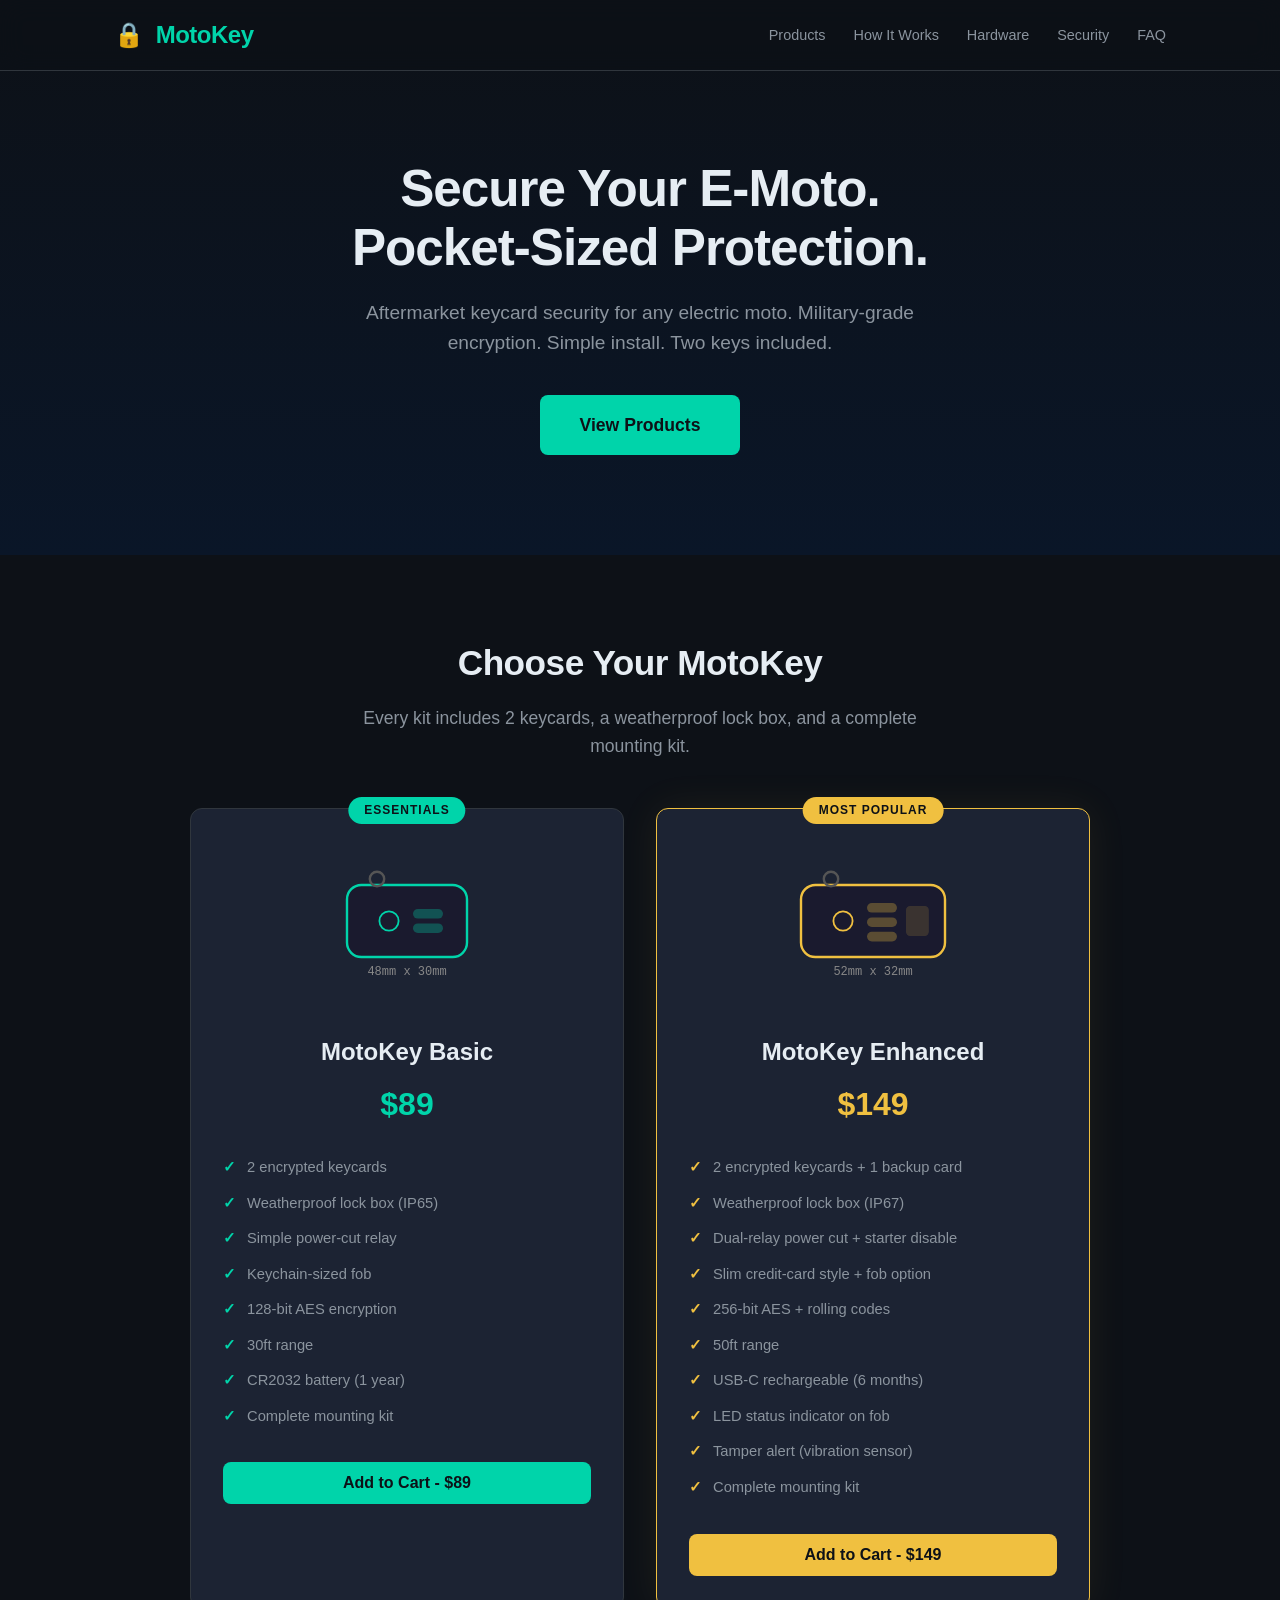
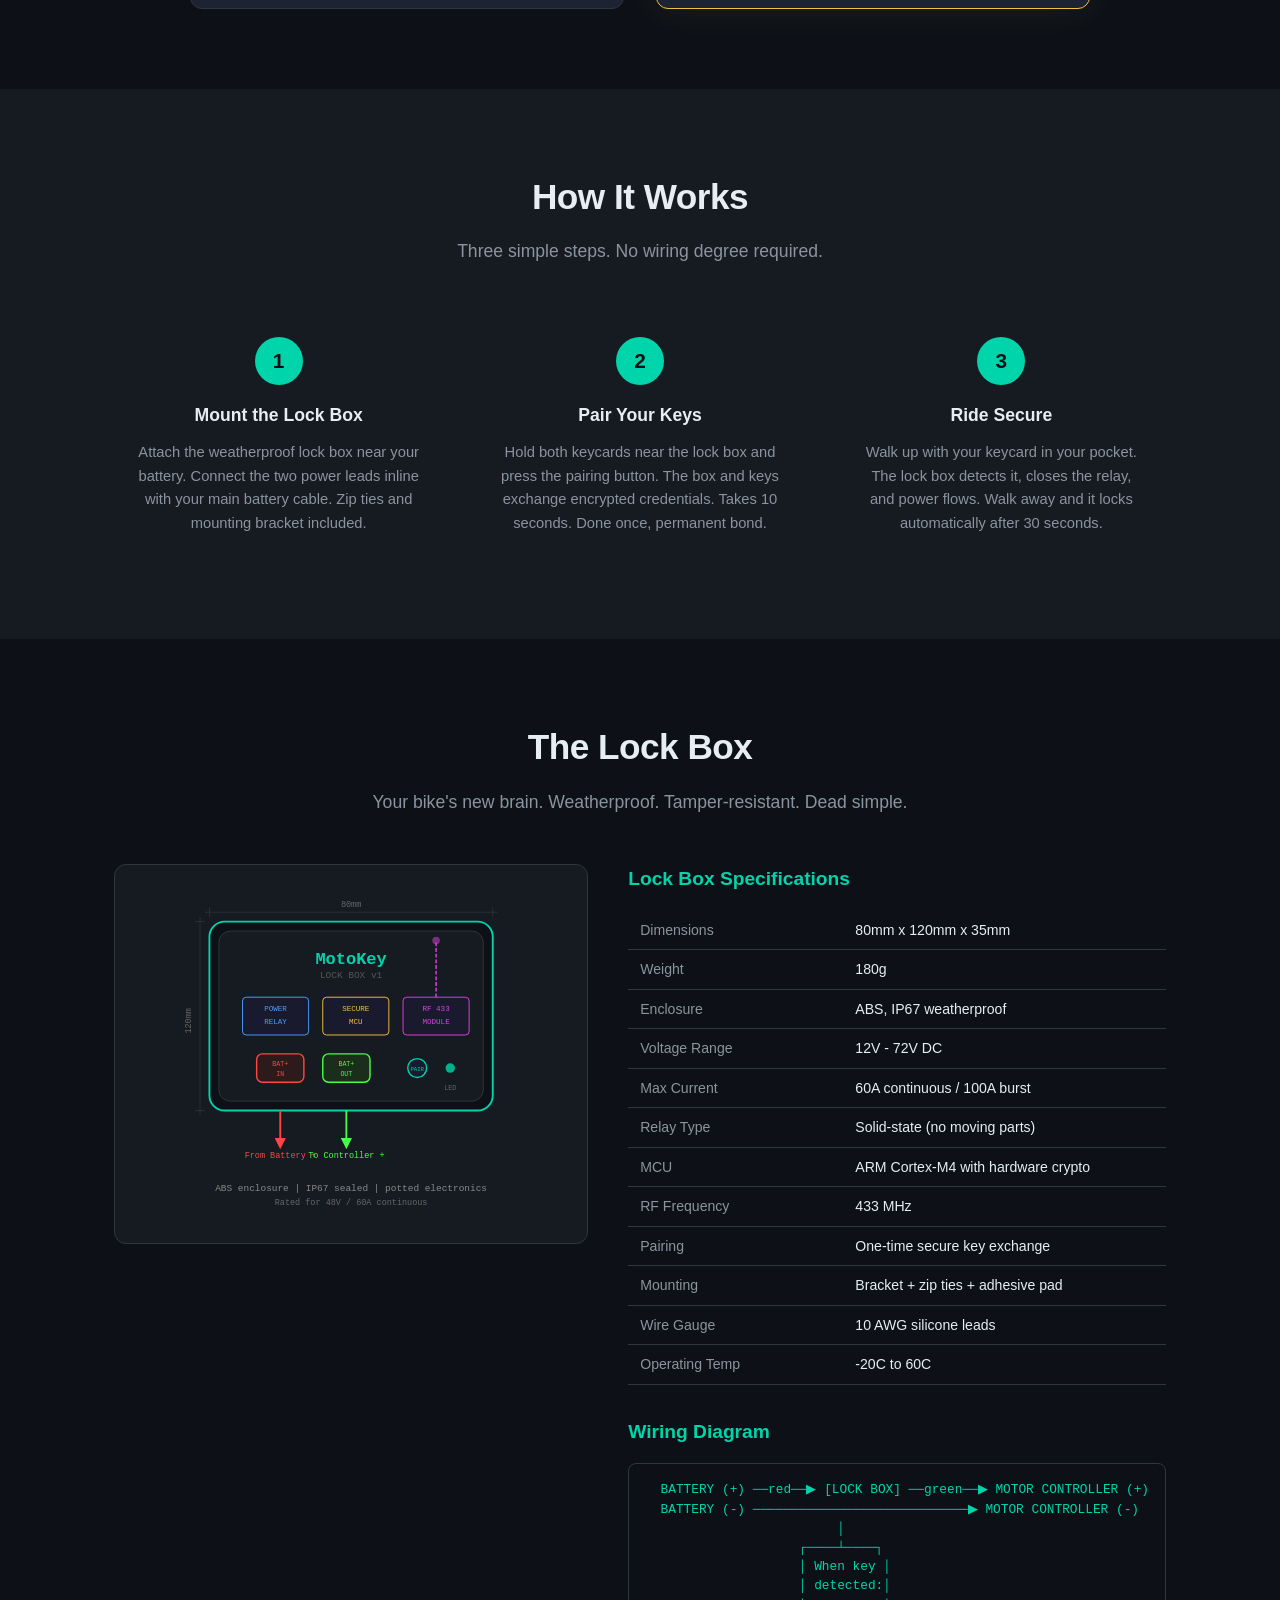
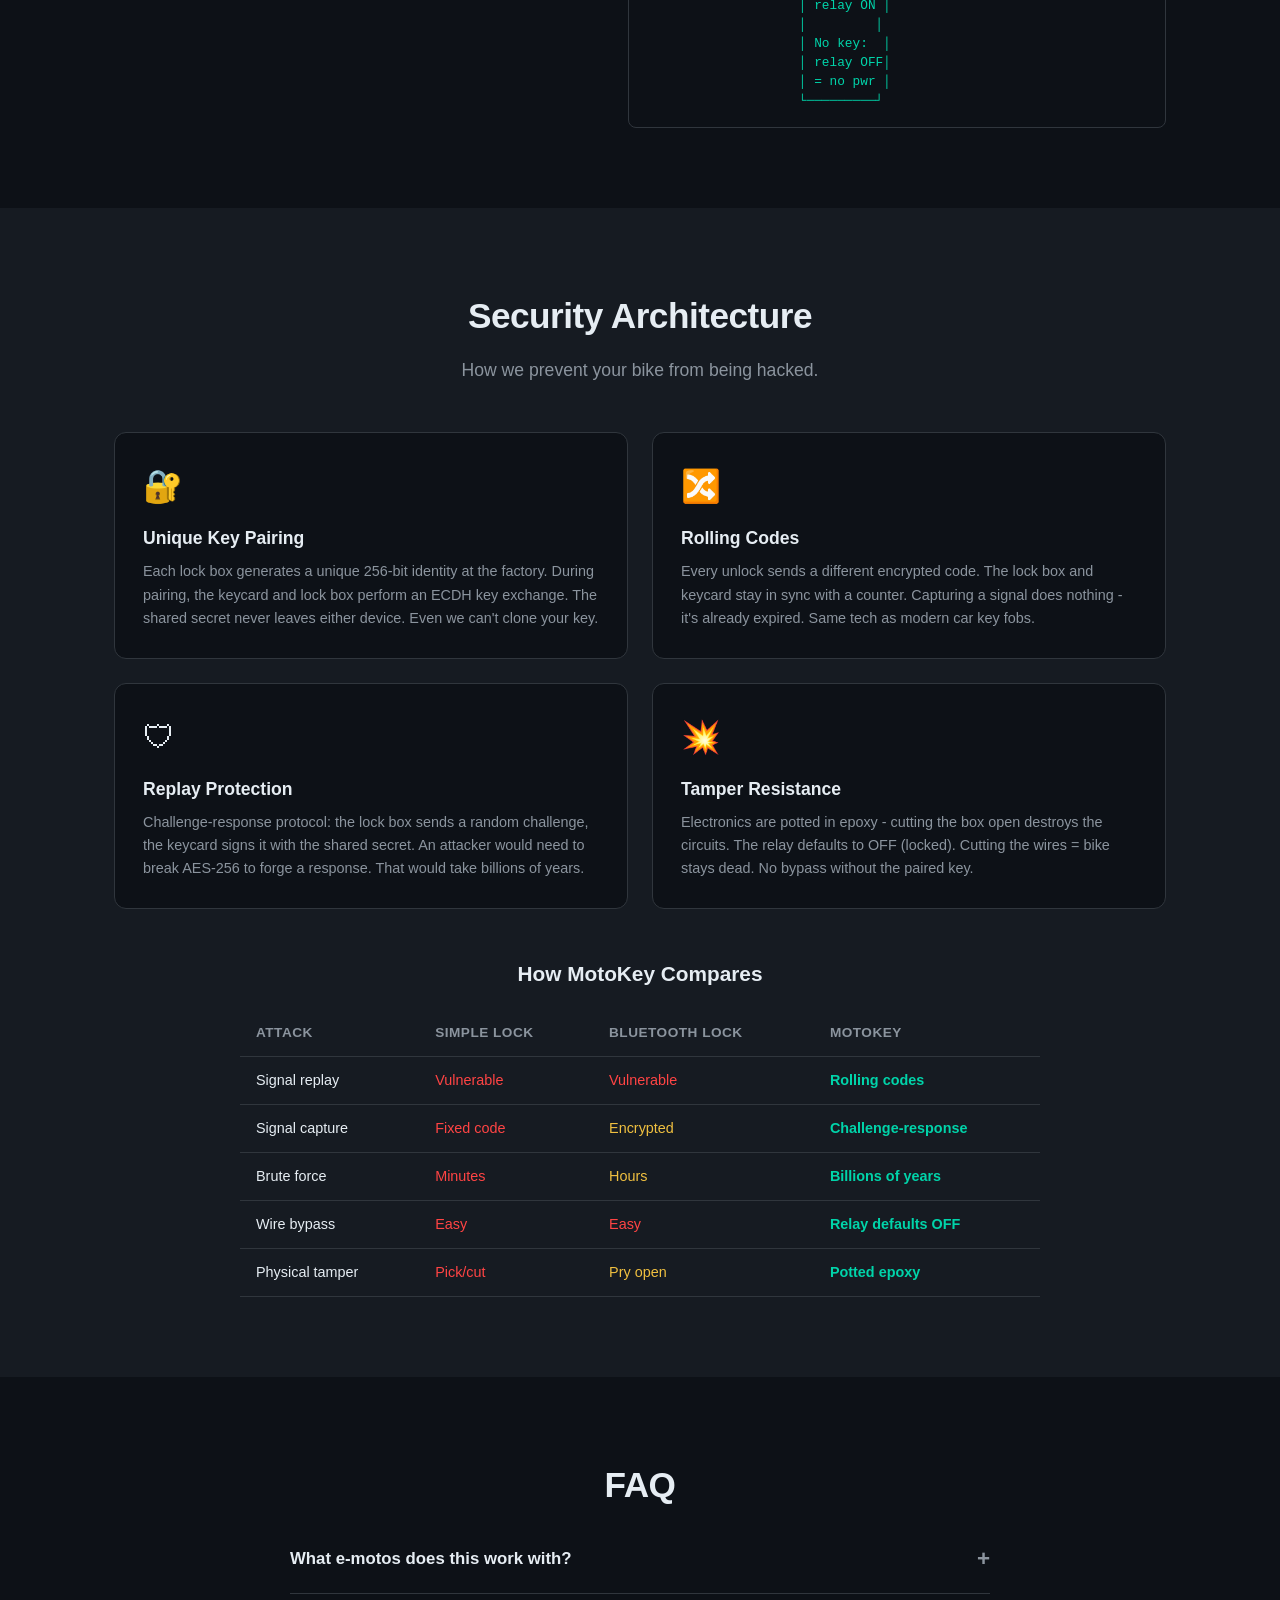
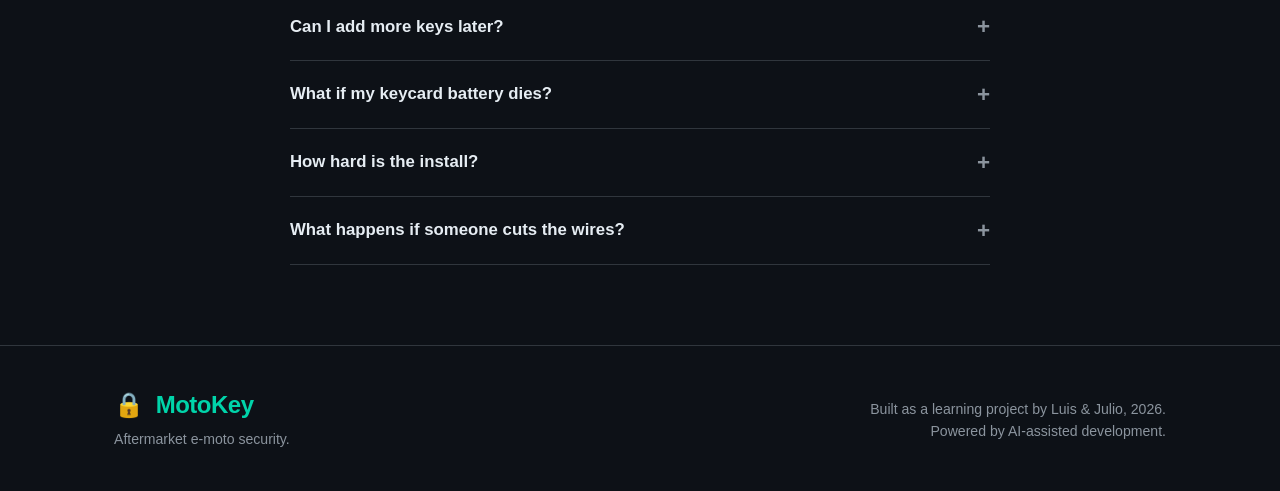
==== index.html @ ed818622 "Initial commit: MotoKey e-moto security storefront Static site for MotoKey aftermarket e-moto securi" ====
<!DOCTYPE html>
<html lang="en">
<head>
    <meta charset="UTF-8">
    <meta name="viewport" content="width=device-width, initial-scale=1.0">
    <title>MotoKey - E-Moto Security Systems</title>
    <link rel="stylesheet" href="style.css">
</head>
<body>

<!-- Navigation -->
<nav class="navbar">
    <div class="container nav-content">
        <div class="logo">
            <span class="logo-icon">&#x1f512;</span> MotoKey
        </div>
        <div class="nav-links">
            <a href="#products">Products</a>
            <a href="#how-it-works">How It Works</a>
            <a href="#hardware">Hardware</a>
            <a href="#security">Security</a>
            <a href="#faq">FAQ</a>
        </div>
    </div>
</nav>

<!-- Hero -->
<section class="hero">
    <div class="container">
        <h1>Secure Your E-Moto.<br>Pocket-Sized Protection.</h1>
        <p class="hero-subtitle">Aftermarket keycard security for any electric moto. Military-grade encryption. Simple install. Two keys included.</p>
        <a href="#products" class="btn btn-primary btn-large">View Products</a>
    </div>
</section>

<!-- Products -->
<section id="products" class="section">
    <div class="container">
        <h2 class="section-title">Choose Your MotoKey</h2>
        <p class="section-subtitle">Every kit includes 2 keycards, a weatherproof lock box, and a complete mounting kit.</p>

        <div class="products-grid">
            <!-- Basic -->
            <div class="product-card">
                <div class="product-badge">Essentials</div>
                <div class="product-image">
                    <svg viewBox="0 0 200 120" class="product-svg">
                        <!-- Key fob shape -->
                        <rect x="50" y="20" width="100" height="60" rx="12" fill="#1a1a2e" stroke="#00d4aa" stroke-width="2"/>
                        <circle cx="85" cy="50" r="8" fill="none" stroke="#00d4aa" stroke-width="1.5"/>
                        <rect x="105" y="40" width="25" height="8" rx="4" fill="#00d4aa" opacity="0.3"/>
                        <rect x="105" y="52" width="25" height="8" rx="4" fill="#00d4aa" opacity="0.3"/>
                        <circle cx="75" cy="15" r="6" fill="none" stroke="#555" stroke-width="2"/>
                        <text x="100" y="95" text-anchor="middle" fill="#888" font-size="10" font-family="monospace">48mm x 30mm</text>
                    </svg>
                </div>
                <h3>MotoKey Basic</h3>
                <div class="product-price">$89</div>
                <ul class="product-features">
                    <li>2 encrypted keycards</li>
                    <li>Weatherproof lock box (IP65)</li>
                    <li>Simple power-cut relay</li>
                    <li>Keychain-sized fob</li>
                    <li>128-bit AES encryption</li>
                    <li>30ft range</li>
                    <li>CR2032 battery (1 year)</li>
                    <li>Complete mounting kit</li>
                </ul>
                <button class="btn btn-primary" onclick="addToCart('basic')">Add to Cart - $89</button>
            </div>

            <!-- Enhanced -->
            <div class="product-card featured">
                <div class="product-badge badge-featured">Most Popular</div>
                <div class="product-image">
                    <svg viewBox="0 0 200 120" class="product-svg">
                        <!-- Enhanced key fob shape -->
                        <rect x="40" y="20" width="120" height="60" rx="12" fill="#1a1a2e" stroke="#f0c040" stroke-width="2"/>
                        <circle cx="75" cy="50" r="8" fill="none" stroke="#f0c040" stroke-width="1.5"/>
                        <rect x="95" y="35" width="25" height="8" rx="4" fill="#f0c040" opacity="0.3"/>
                        <rect x="95" y="47" width="25" height="8" rx="4" fill="#f0c040" opacity="0.3"/>
                        <rect x="95" y="59" width="25" height="8" rx="4" fill="#f0c040" opacity="0.3"/>
                        <rect x="128" y="38" width="18" height="24" rx="3" fill="#f0c040" opacity="0.15" stroke="#f0c040" stroke-width="1"/>
                        <circle cx="65" cy="15" r="6" fill="none" stroke="#555" stroke-width="2"/>
                        <text x="100" y="95" text-anchor="middle" fill="#888" font-size="10" font-family="monospace">52mm x 32mm</text>
                    </svg>
                </div>
                <h3>MotoKey Enhanced</h3>
                <div class="product-price">$149</div>
                <ul class="product-features">
                    <li>2 encrypted keycards + 1 backup card</li>
                    <li>Weatherproof lock box (IP67)</li>
                    <li>Dual-relay power cut + starter disable</li>
                    <li>Slim credit-card style + fob option</li>
                    <li>256-bit AES + rolling codes</li>
                    <li>50ft range</li>
                    <li>USB-C rechargeable (6 months)</li>
                    <li>LED status indicator on fob</li>
                    <li>Tamper alert (vibration sensor)</li>
                    <li>Complete mounting kit</li>
                </ul>
                <button class="btn btn-accent" onclick="addToCart('enhanced')">Add to Cart - $149</button>
            </div>
        </div>
    </div>
</section>

<!-- How It Works -->
<section id="how-it-works" class="section section-dark">
    <div class="container">
        <h2 class="section-title">How It Works</h2>
        <p class="section-subtitle">Three simple steps. No wiring degree required.</p>

        <div class="steps-grid">
            <div class="step">
                <div class="step-number">1</div>
                <h3>Mount the Lock Box</h3>
                <p>Attach the weatherproof lock box near your battery. Connect the two power leads inline with your main battery cable. Zip ties and mounting bracket included.</p>
            </div>
            <div class="step">
                <div class="step-number">2</div>
                <h3>Pair Your Keys</h3>
                <p>Hold both keycards near the lock box and press the pairing button. The box and keys exchange encrypted credentials. Takes 10 seconds. Done once, permanent bond.</p>
            </div>
            <div class="step">
                <div class="step-number">3</div>
                <h3>Ride Secure</h3>
                <p>Walk up with your keycard in your pocket. The lock box detects it, closes the relay, and power flows. Walk away and it locks automatically after 30 seconds.</p>
            </div>
        </div>
    </div>
</section>

<!-- Hardware Design -->
<section id="hardware" class="section">
    <div class="container">
        <h2 class="section-title">The Lock Box</h2>
        <p class="section-subtitle">Your bike's new brain. Weatherproof. Tamper-resistant. Dead simple.</p>

        <div class="hardware-layout">
            <div class="hardware-diagram">
                <svg viewBox="0 0 500 400" class="hardware-svg">
                    <!-- Lock box body -->
                    <rect x="100" y="60" width="300" height="200" rx="16" fill="#0d1117" stroke="#00d4aa" stroke-width="2"/>
                    <rect x="110" y="70" width="280" height="180" rx="12" fill="#161b22" stroke="#30363d" stroke-width="1"/>

                    <!-- Label -->
                    <text x="250" y="105" text-anchor="middle" fill="#00d4aa" font-size="18" font-family="monospace" font-weight="bold">MotoKey</text>
                    <text x="250" y="120" text-anchor="middle" fill="#555" font-size="10" font-family="monospace">LOCK BOX v1</text>

                    <!-- Internal components -->
                    <!-- Relay -->
                    <rect x="135" y="140" width="70" height="40" rx="4" fill="#1a1a2e" stroke="#4a9eff" stroke-width="1"/>
                    <text x="170" y="155" text-anchor="middle" fill="#4a9eff" font-size="8" font-family="monospace">POWER</text>
                    <text x="170" y="168" text-anchor="middle" fill="#4a9eff" font-size="8" font-family="monospace">RELAY</text>

                    <!-- MCU -->
                    <rect x="220" y="140" width="70" height="40" rx="4" fill="#1a1a2e" stroke="#f0c040" stroke-width="1"/>
                    <text x="255" y="155" text-anchor="middle" fill="#f0c040" font-size="8" font-family="monospace">SECURE</text>
                    <text x="255" y="168" text-anchor="middle" fill="#f0c040" font-size="8" font-family="monospace">MCU</text>

                    <!-- RF module -->
                    <rect x="305" y="140" width="70" height="40" rx="4" fill="#1a1a2e" stroke="#e040e0" stroke-width="1"/>
                    <text x="340" y="155" text-anchor="middle" fill="#e040e0" font-size="8" font-family="monospace">RF 433</text>
                    <text x="340" y="168" text-anchor="middle" fill="#e040e0" font-size="8" font-family="monospace">MODULE</text>

                    <!-- Antenna -->
                    <line x1="340" y1="140" x2="340" y2="80" stroke="#e040e0" stroke-width="1.5" stroke-dasharray="4,2"/>
                    <circle cx="340" cy="80" r="4" fill="#e040e0" opacity="0.5"/>

                    <!-- Connectors bottom -->
                    <!-- Battery In -->
                    <rect x="150" y="200" width="50" height="30" rx="6" fill="#2d1b1b" stroke="#ff4444" stroke-width="1.5"/>
                    <text x="175" y="213" text-anchor="middle" fill="#ff4444" font-size="7" font-family="monospace">BAT+</text>
                    <text x="175" y="223" text-anchor="middle" fill="#ff4444" font-size="7" font-family="monospace">IN</text>

                    <!-- Battery Out -->
                    <rect x="220" y="200" width="50" height="30" rx="6" fill="#1b2d1b" stroke="#44ff44" stroke-width="1.5"/>
                    <text x="245" y="213" text-anchor="middle" fill="#44ff44" font-size="7" font-family="monospace">BAT+</text>
                    <text x="245" y="223" text-anchor="middle" fill="#44ff44" font-size="7" font-family="monospace">OUT</text>

                    <!-- Pair button -->
                    <circle cx="320" cy="215" r="10" fill="#1a1a2e" stroke="#00d4aa" stroke-width="1.5"/>
                    <text x="320" y="218" text-anchor="middle" fill="#00d4aa" font-size="6" font-family="monospace">PAIR</text>

                    <!-- Status LED -->
                    <circle cx="355" cy="215" r="5" fill="#00d4aa" opacity="0.8"/>
                    <text x="355" y="238" text-anchor="middle" fill="#666" font-size="7" font-family="monospace">LED</text>

                    <!-- Wiring arrows -->
                    <line x1="175" y1="260" x2="175" y2="295" stroke="#ff4444" stroke-width="2" marker-end="url(#arrowRed)"/>
                    <text x="175" y="310" text-anchor="middle" fill="#ff4444" font-size="9" font-family="monospace">From Battery +</text>

                    <line x1="245" y1="260" x2="245" y2="295" stroke="#44ff44" stroke-width="2" marker-end="url(#arrowGreen)"/>
                    <text x="245" y="310" text-anchor="middle" fill="#44ff44" font-size="9" font-family="monospace">To Controller +</text>

                    <!-- Dimensions -->
                    <line x1="90" y1="55" x2="90" y2="265" stroke="#444" stroke-width="0.5"/>
                    <line x1="85" y1="60" x2="95" y2="60" stroke="#444" stroke-width="0.5"/>
                    <line x1="85" y1="260" x2="95" y2="260" stroke="#444" stroke-width="0.5"/>
                    <text x="80" y="165" text-anchor="middle" fill="#666" font-size="9" font-family="monospace" transform="rotate(-90,80,165)">120mm</text>

                    <line x1="95" y1="50" x2="405" y2="50" stroke="#444" stroke-width="0.5"/>
                    <line x1="100" y1="45" x2="100" y2="55" stroke="#444" stroke-width="0.5"/>
                    <line x1="400" y1="45" x2="400" y2="55" stroke="#444" stroke-width="0.5"/>
                    <text x="250" y="44" text-anchor="middle" fill="#666" font-size="9" font-family="monospace">80mm</text>

                    <!-- Arrow markers -->
                    <defs>
                        <marker id="arrowRed" markerWidth="6" markerHeight="6" refX="3" refY="3" orient="auto">
                            <path d="M0,0 L6,3 L0,6 Z" fill="#ff4444"/>
                        </marker>
                        <marker id="arrowGreen" markerWidth="6" markerHeight="6" refX="3" refY="3" orient="auto">
                            <path d="M0,0 L6,3 L0,6 Z" fill="#44ff44"/>
                        </marker>
                    </defs>

                    <!-- Enclosure note -->
                    <text x="250" y="345" text-anchor="middle" fill="#888" font-size="10" font-family="monospace">ABS enclosure | IP67 sealed | potted electronics</text>
                    <text x="250" y="360" text-anchor="middle" fill="#666" font-size="9" font-family="monospace">Rated for 48V / 60A continuous</text>
                </svg>
            </div>

            <div class="hardware-specs">
                <h3>Lock Box Specifications</h3>
                <table class="spec-table">
                    <tr><td>Dimensions</td><td>80mm x 120mm x 35mm</td></tr>
                    <tr><td>Weight</td><td>180g</td></tr>
                    <tr><td>Enclosure</td><td>ABS, IP67 weatherproof</td></tr>
                    <tr><td>Voltage Range</td><td>12V - 72V DC</td></tr>
                    <tr><td>Max Current</td><td>60A continuous / 100A burst</td></tr>
                    <tr><td>Relay Type</td><td>Solid-state (no moving parts)</td></tr>
                    <tr><td>MCU</td><td>ARM Cortex-M4 with hardware crypto</td></tr>
                    <tr><td>RF Frequency</td><td>433 MHz</td></tr>
                    <tr><td>Pairing</td><td>One-time secure key exchange</td></tr>
                    <tr><td>Mounting</td><td>Bracket + zip ties + adhesive pad</td></tr>
                    <tr><td>Wire Gauge</td><td>10 AWG silicone leads</td></tr>
                    <tr><td>Operating Temp</td><td>-20C to 60C</td></tr>
                </table>

                <h3>Wiring Diagram</h3>
                <div class="wiring-diagram">
                    <pre>
  BATTERY (+) ──red──▶ [LOCK BOX] ──green──▶ MOTOR CONTROLLER (+)
  BATTERY (-) ────────────────────────────▶ MOTOR CONTROLLER (-)
                         │
                    ┌────┴────┐
                    │ When key │
                    │ detected:│
                    │ relay ON │
                    │         │
                    │ No key:  │
                    │ relay OFF│
                    │ = no pwr │
                    └─────────┘</pre>
                </div>
            </div>
        </div>
    </div>
</section>

<!-- Security -->
<section id="security" class="section section-dark">
    <div class="container">
        <h2 class="section-title">Security Architecture</h2>
        <p class="section-subtitle">How we prevent your bike from being hacked.</p>

        <div class="security-grid">
            <div class="security-card">
                <div class="security-icon">&#x1f510;</div>
                <h3>Unique Key Pairing</h3>
                <p>Each lock box generates a unique 256-bit identity at the factory. During pairing, the keycard and lock box perform an ECDH key exchange. The shared secret never leaves either device. Even we can't clone your key.</p>
            </div>
            <div class="security-card">
                <div class="security-icon">&#x1f500;</div>
                <h3>Rolling Codes</h3>
                <p>Every unlock sends a different encrypted code. The lock box and keycard stay in sync with a counter. Capturing a signal does nothing - it's already expired. Same tech as modern car key fobs.</p>
            </div>
            <div class="security-card">
                <div class="security-icon">&#x1f6e1;</div>
                <h3>Replay Protection</h3>
                <p>Challenge-response protocol: the lock box sends a random challenge, the keycard signs it with the shared secret. An attacker would need to break AES-256 to forge a response. That would take billions of years.</p>
            </div>
            <div class="security-card">
                <div class="security-icon">&#x1f4a5;</div>
                <h3>Tamper Resistance</h3>
                <p>Electronics are potted in epoxy - cutting the box open destroys the circuits. The relay defaults to OFF (locked). Cutting the wires = bike stays dead. No bypass without the paired key.</p>
            </div>
        </div>

        <div class="security-comparison">
            <h3>How MotoKey Compares</h3>
            <table class="comparison-table">
                <thead>
                    <tr>
                        <th>Attack</th>
                        <th>Simple Lock</th>
                        <th>Bluetooth Lock</th>
                        <th>MotoKey</th>
                    </tr>
                </thead>
                <tbody>
                    <tr>
                        <td>Signal replay</td>
                        <td class="bad">Vulnerable</td>
                        <td class="bad">Vulnerable</td>
                        <td class="good">Rolling codes</td>
                    </tr>
                    <tr>
                        <td>Signal capture</td>
                        <td class="bad">Fixed code</td>
                        <td class="warn">Encrypted</td>
                        <td class="good">Challenge-response</td>
                    </tr>
                    <tr>
                        <td>Brute force</td>
                        <td class="bad">Minutes</td>
                        <td class="warn">Hours</td>
                        <td class="good">Billions of years</td>
                    </tr>
                    <tr>
                        <td>Wire bypass</td>
                        <td class="bad">Easy</td>
                        <td class="bad">Easy</td>
                        <td class="good">Relay defaults OFF</td>
                    </tr>
                    <tr>
                        <td>Physical tamper</td>
                        <td class="bad">Pick/cut</td>
                        <td class="warn">Pry open</td>
                        <td class="good">Potted epoxy</td>
                    </tr>
                </tbody>
            </table>
        </div>
    </div>
</section>

<!-- FAQ -->
<section id="faq" class="section">
    <div class="container">
        <h2 class="section-title">FAQ</h2>

        <div class="faq-list">
            <div class="faq-item">
                <h3 class="faq-question" onclick="toggleFaq(this)">What e-motos does this work with?</h3>
                <div class="faq-answer">
                    <p>Any electric moto, scooter, or e-bike with a battery voltage between 12V and 72V. The lock box sits inline with the main power cable. If your bike has a positive and negative wire from battery to controller, MotoKey works.</p>
                </div>
            </div>
            <div class="faq-item">
                <h3 class="faq-question" onclick="toggleFaq(this)">Can I add more keys later?</h3>
                <div class="faq-answer">
                    <p>Yes. Enter pairing mode on the lock box and hold the new keycard nearby. The lock box supports up to 8 paired keys. You can also unpair lost keys by entering a factory-reset sequence (requires physical access to the pair button).</p>
                </div>
            </div>
            <div class="faq-item">
                <h3 class="faq-question" onclick="toggleFaq(this)">What if my keycard battery dies?</h3>
                <div class="faq-answer">
                    <p>The lock box has a backup NFC mode. Hold the dead keycard directly against the lock box (within 2cm) and the box powers the card via NFC to complete authentication. You'll want to replace the battery soon, but you won't be stranded.</p>
                </div>
            </div>
            <div class="faq-item">
                <h3 class="faq-question" onclick="toggleFaq(this)">How hard is the install?</h3>
                <div class="faq-answer">
                    <p>15-20 minutes with basic tools. Disconnect battery, cut the main positive wire, strip ends, connect to lock box leads (screw terminals), mount with bracket or zip ties, reconnect battery, pair your keys. Full video guide included.</p>
                </div>
            </div>
            <div class="faq-item">
                <h3 class="faq-question" onclick="toggleFaq(this)">What happens if someone cuts the wires?</h3>
                <div class="faq-answer">
                    <p>The bike stays dead. The relay defaults to OPEN (no power). Cutting the lock box wires just permanently disconnects the battery from the motor. An attacker would need to bypass the lock box entirely by splicing new wire around it - which requires disassembling the bike and accessing the internal wiring.</p>
                </div>
            </div>
        </div>
    </div>
</section>

<!-- Cart Modal -->
<div id="cart-modal" class="modal" style="display:none;">
    <div class="modal-content">
        <span class="modal-close" onclick="closeCart()">&times;</span>
        <h2>Your Cart</h2>
        <div id="cart-items"></div>
        <div id="cart-total" class="cart-total"></div>
        <p class="cart-note">This is a demo storefront for learning purposes.</p>
        <button class="btn btn-primary" onclick="closeCart()">Continue Shopping</button>
    </div>
</div>

<!-- Floating Cart Button -->
<button id="cart-btn" class="cart-button" onclick="openCart()" style="display:none;">
    Cart (<span id="cart-count">0</span>)
</button>

<!-- Footer -->
<footer class="footer">
    <div class="container">
        <div class="footer-content">
            <div>
                <div class="logo"><span class="logo-icon">&#x1f512;</span> MotoKey</div>
                <p>Aftermarket e-moto security.</p>
            </div>
            <div>
                <p class="footer-note">Built as a learning project by Luis & Julio, 2026.<br>Powered by AI-assisted development.</p>
            </div>
        </div>
    </div>
</footer>

<script src="app.js"></script>
</body>
</html>
---- style.css ----
/* === Reset & Base === */
*, *::before, *::after {
    box-sizing: border-box;
    margin: 0;
    padding: 0;
}

:root {
    --bg: #0d1117;
    --bg-light: #161b22;
    --bg-card: #1c2333;
    --text: #e6edf3;
    --text-muted: #8b949e;
    --accent: #00d4aa;
    --accent-gold: #f0c040;
    --danger: #ff4444;
    --success: #44ff44;
    --border: #30363d;
    --radius: 12px;
}

html {
    scroll-behavior: smooth;
}

body {
    font-family: -apple-system, BlinkMacSystemFont, 'Segoe UI', Roboto, sans-serif;
    background: var(--bg);
    color: var(--text);
    line-height: 1.6;
}

.container {
    max-width: 1100px;
    margin: 0 auto;
    padding: 0 24px;
}

/* === Navigation === */
.navbar {
    position: fixed;
    top: 0;
    left: 0;
    right: 0;
    z-index: 100;
    background: rgba(13, 17, 23, 0.92);
    backdrop-filter: blur(12px);
    border-bottom: 1px solid var(--border);
    padding: 16px 0;
}

.nav-content {
    display: flex;
    justify-content: space-between;
    align-items: center;
}

.logo {
    font-size: 1.5rem;
    font-weight: 800;
    color: var(--accent);
    letter-spacing: -0.5px;
}

.logo-icon {
    margin-right: 6px;
}

.nav-links {
    display: flex;
    gap: 28px;
}

.nav-links a {
    color: var(--text-muted);
    text-decoration: none;
    font-size: 0.9rem;
    font-weight: 500;
    transition: color 0.2s;
}

.nav-links a:hover {
    color: var(--accent);
}

/* === Buttons === */
.btn {
    display: inline-block;
    padding: 12px 28px;
    border: none;
    border-radius: 8px;
    font-size: 1rem;
    font-weight: 600;
    cursor: pointer;
    text-decoration: none;
    transition: all 0.2s;
}

.btn-primary {
    background: var(--accent);
    color: var(--bg);
}

.btn-primary:hover {
    background: #00eebb;
    transform: translateY(-1px);
}

.btn-accent {
    background: var(--accent-gold);
    color: var(--bg);
}

.btn-accent:hover {
    background: #ffd050;
    transform: translateY(-1px);
}

.btn-large {
    padding: 16px 40px;
    font-size: 1.1rem;
}

/* === Hero === */
.hero {
    padding: 160px 0 100px;
    text-align: center;
    background: linear-gradient(180deg, var(--bg) 0%, #0a1628 100%);
}

.hero h1 {
    font-size: 3.2rem;
    font-weight: 800;
    line-height: 1.15;
    margin-bottom: 20px;
    letter-spacing: -1px;
}

.hero-subtitle {
    font-size: 1.2rem;
    color: var(--text-muted);
    max-width: 600px;
    margin: 0 auto 36px;
}

/* === Sections === */
.section {
    padding: 80px 0;
}

.section-dark {
    background: var(--bg-light);
}

.section-title {
    font-size: 2.2rem;
    font-weight: 800;
    text-align: center;
    margin-bottom: 12px;
    letter-spacing: -0.5px;
}

.section-subtitle {
    text-align: center;
    color: var(--text-muted);
    font-size: 1.1rem;
    margin-bottom: 48px;
    max-width: 600px;
    margin-left: auto;
    margin-right: auto;
}

/* === Products === */
.products-grid {
    display: grid;
    grid-template-columns: repeat(2, 1fr);
    gap: 32px;
    max-width: 900px;
    margin: 0 auto;
}

.product-card {
    background: var(--bg-card);
    border: 1px solid var(--border);
    border-radius: var(--radius);
    padding: 32px;
    text-align: center;
    position: relative;
    transition: transform 0.2s, border-color 0.2s;
}

.product-card:hover {
    transform: translateY(-4px);
    border-color: var(--accent);
}

.product-card.featured {
    border-color: var(--accent-gold);
    box-shadow: 0 0 40px rgba(240, 192, 64, 0.08);
}

.product-card.featured:hover {
    border-color: var(--accent-gold);
}

.product-badge {
    position: absolute;
    top: -12px;
    left: 50%;
    transform: translateX(-50%);
    background: var(--accent);
    color: var(--bg);
    padding: 4px 16px;
    border-radius: 20px;
    font-size: 0.75rem;
    font-weight: 700;
    text-transform: uppercase;
    letter-spacing: 1px;
}

.badge-featured {
    background: var(--accent-gold);
}

.product-image {
    margin: 20px 0;
}

.product-svg {
    width: 100%;
    max-width: 240px;
}

.product-card h3 {
    font-size: 1.5rem;
    margin-bottom: 8px;
}

.product-price {
    font-size: 2rem;
    font-weight: 800;
    color: var(--accent);
    margin-bottom: 20px;
}

.product-card.featured .product-price {
    color: var(--accent-gold);
}

.product-features {
    list-style: none;
    text-align: left;
    margin-bottom: 28px;
}

.product-features li {
    padding: 6px 0;
    padding-left: 24px;
    position: relative;
    color: var(--text-muted);
    font-size: 0.92rem;
}

.product-features li::before {
    content: "\2713";
    position: absolute;
    left: 0;
    color: var(--accent);
    font-weight: bold;
}

.product-card.featured .product-features li::before {
    color: var(--accent-gold);
}

.product-card .btn {
    width: 100%;
}

/* === Steps === */
.steps-grid {
    display: grid;
    grid-template-columns: repeat(3, 1fr);
    gap: 32px;
}

.step {
    text-align: center;
    padding: 24px;
}

.step-number {
    width: 48px;
    height: 48px;
    background: var(--accent);
    color: var(--bg);
    border-radius: 50%;
    display: flex;
    align-items: center;
    justify-content: center;
    font-size: 1.3rem;
    font-weight: 800;
    margin: 0 auto 16px;
}

.step h3 {
    margin-bottom: 12px;
    font-size: 1.1rem;
}

.step p {
    color: var(--text-muted);
    font-size: 0.92rem;
}

/* === Hardware === */
.hardware-layout {
    display: grid;
    grid-template-columns: 1fr 1fr;
    gap: 40px;
    align-items: start;
}

.hardware-svg {
    width: 100%;
    background: var(--bg-light);
    border-radius: var(--radius);
    border: 1px solid var(--border);
}

.hardware-specs h3 {
    font-size: 1.2rem;
    margin-bottom: 16px;
    color: var(--accent);
}

.spec-table {
    width: 100%;
    border-collapse: collapse;
    margin-bottom: 32px;
}

.spec-table td {
    padding: 8px 12px;
    border-bottom: 1px solid var(--border);
    font-size: 0.88rem;
}

.spec-table td:first-child {
    color: var(--text-muted);
    width: 40%;
}

.wiring-diagram {
    background: var(--bg);
    border: 1px solid var(--border);
    border-radius: 8px;
    padding: 16px;
    overflow-x: auto;
}

.wiring-diagram pre {
    color: var(--accent);
    font-size: 0.8rem;
    line-height: 1.5;
    font-family: 'SF Mono', 'Fira Code', monospace;
}

/* === Security === */
.security-grid {
    display: grid;
    grid-template-columns: repeat(2, 1fr);
    gap: 24px;
    margin-bottom: 48px;
}

.security-card {
    background: var(--bg);
    border: 1px solid var(--border);
    border-radius: var(--radius);
    padding: 28px;
}

.security-icon {
    font-size: 2rem;
    margin-bottom: 12px;
}

.security-card h3 {
    margin-bottom: 8px;
    font-size: 1.1rem;
}

.security-card p {
    color: var(--text-muted);
    font-size: 0.9rem;
}

.security-comparison {
    max-width: 800px;
    margin: 0 auto;
}

.security-comparison h3 {
    text-align: center;
    margin-bottom: 20px;
    font-size: 1.3rem;
}

.comparison-table {
    width: 100%;
    border-collapse: collapse;
}

.comparison-table th,
.comparison-table td {
    padding: 12px 16px;
    text-align: left;
    border-bottom: 1px solid var(--border);
    font-size: 0.9rem;
}

.comparison-table th {
    color: var(--text-muted);
    font-weight: 600;
    font-size: 0.85rem;
    text-transform: uppercase;
    letter-spacing: 0.5px;
}

.comparison-table td.good { color: var(--accent); font-weight: 600; }
.comparison-table td.warn { color: var(--accent-gold); }
.comparison-table td.bad { color: var(--danger); }

/* === FAQ === */
.faq-list {
    max-width: 700px;
    margin: 0 auto;
}

.faq-item {
    border-bottom: 1px solid var(--border);
}

.faq-question {
    padding: 20px 0;
    cursor: pointer;
    font-size: 1.05rem;
    position: relative;
    padding-right: 30px;
    transition: color 0.2s;
}

.faq-question:hover {
    color: var(--accent);
}

.faq-question::after {
    content: "+";
    position: absolute;
    right: 0;
    top: 50%;
    transform: translateY(-50%);
    font-size: 1.4rem;
    color: var(--text-muted);
    transition: transform 0.2s;
}

.faq-question.active::after {
    content: "\2212";
}

.faq-answer {
    max-height: 0;
    overflow: hidden;
    transition: max-height 0.3s ease;
}

.faq-answer p {
    padding-bottom: 20px;
    color: var(--text-muted);
    font-size: 0.95rem;
}

/* === Cart Modal === */
.modal {
    position: fixed;
    top: 0;
    left: 0;
    width: 100%;
    height: 100%;
    background: rgba(0,0,0,0.7);
    z-index: 200;
    display: flex;
    align-items: center;
    justify-content: center;
}

.modal-content {
    background: var(--bg-card);
    border: 1px solid var(--border);
    border-radius: var(--radius);
    padding: 36px;
    max-width: 500px;
    width: 90%;
    position: relative;
}

.modal-close {
    position: absolute;
    top: 12px;
    right: 16px;
    font-size: 1.8rem;
    color: var(--text-muted);
    cursor: pointer;
    line-height: 1;
}

.modal-close:hover {
    color: var(--text);
}

.cart-total {
    font-size: 1.5rem;
    font-weight: 700;
    margin: 16px 0;
    color: var(--accent);
}

.cart-note {
    color: var(--text-muted);
    font-size: 0.85rem;
    margin-bottom: 16px;
}

.cart-button {
    position: fixed;
    bottom: 24px;
    right: 24px;
    background: var(--accent);
    color: var(--bg);
    border: none;
    padding: 14px 24px;
    border-radius: 30px;
    font-size: 1rem;
    font-weight: 700;
    cursor: pointer;
    z-index: 50;
    box-shadow: 0 4px 20px rgba(0, 212, 170, 0.3);
    transition: all 0.2s;
}

.cart-button:hover {
    transform: translateY(-2px);
    box-shadow: 0 6px 24px rgba(0, 212, 170, 0.4);
}

.cart-item {
    display: flex;
    justify-content: space-between;
    align-items: center;
    padding: 12px 0;
    border-bottom: 1px solid var(--border);
}

.cart-item-name {
    font-weight: 600;
}

.cart-item-price {
    color: var(--accent);
}

.cart-item-remove {
    color: var(--danger);
    cursor: pointer;
    font-size: 0.85rem;
    margin-left: 12px;
}

/* === Footer === */
.footer {
    padding: 40px 0;
    border-top: 1px solid var(--border);
}

.footer-content {
    display: flex;
    justify-content: space-between;
    align-items: center;
}

.footer p {
    color: var(--text-muted);
    font-size: 0.88rem;
    margin-top: 4px;
}

.footer-note {
    text-align: right;
}

/* === Responsive === */
@media (max-width: 768px) {
    .hero h1 {
        font-size: 2rem;
    }

    .products-grid,
    .hardware-layout,
    .security-grid,
    .steps-grid {
        grid-template-columns: 1fr;
    }

    .nav-links {
        display: none;
    }

    .footer-content {
        flex-direction: column;
        text-align: center;
        gap: 16px;
    }

    .footer-note {
        text-align: center;
    }
}
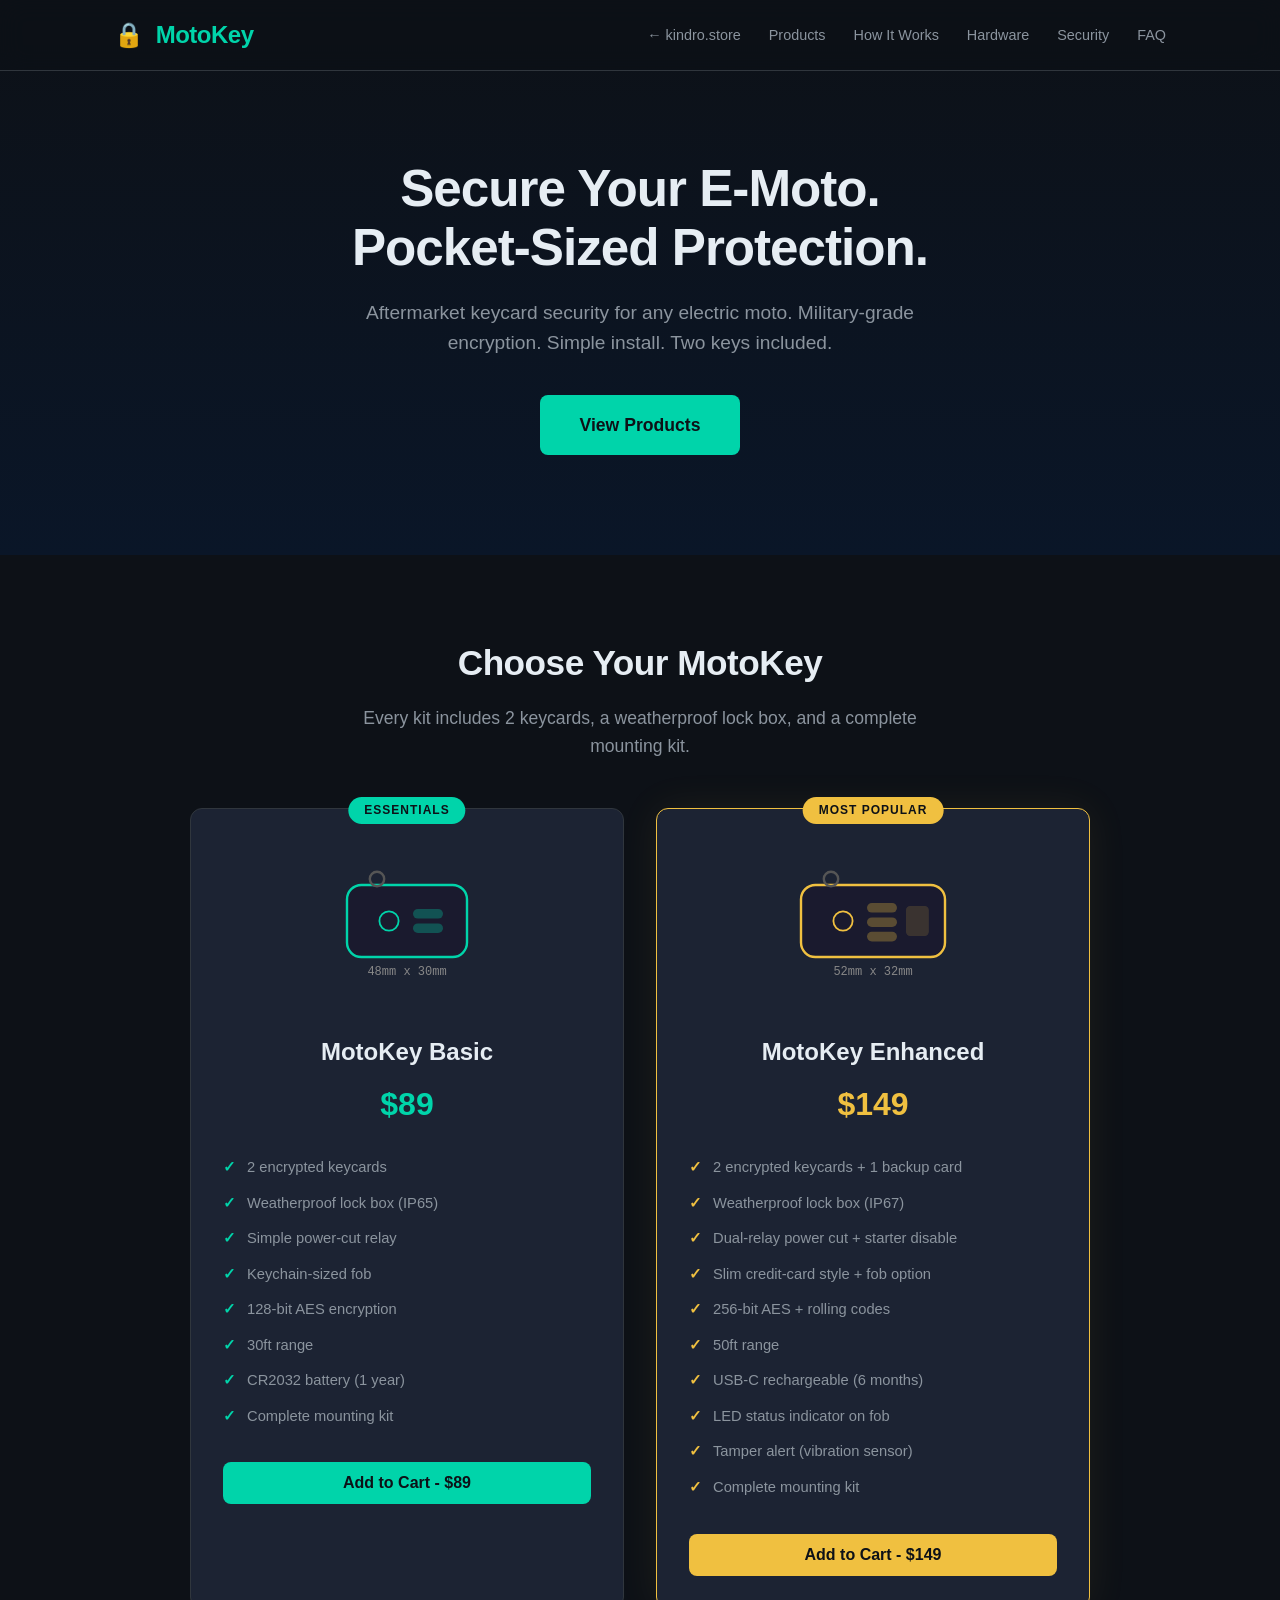
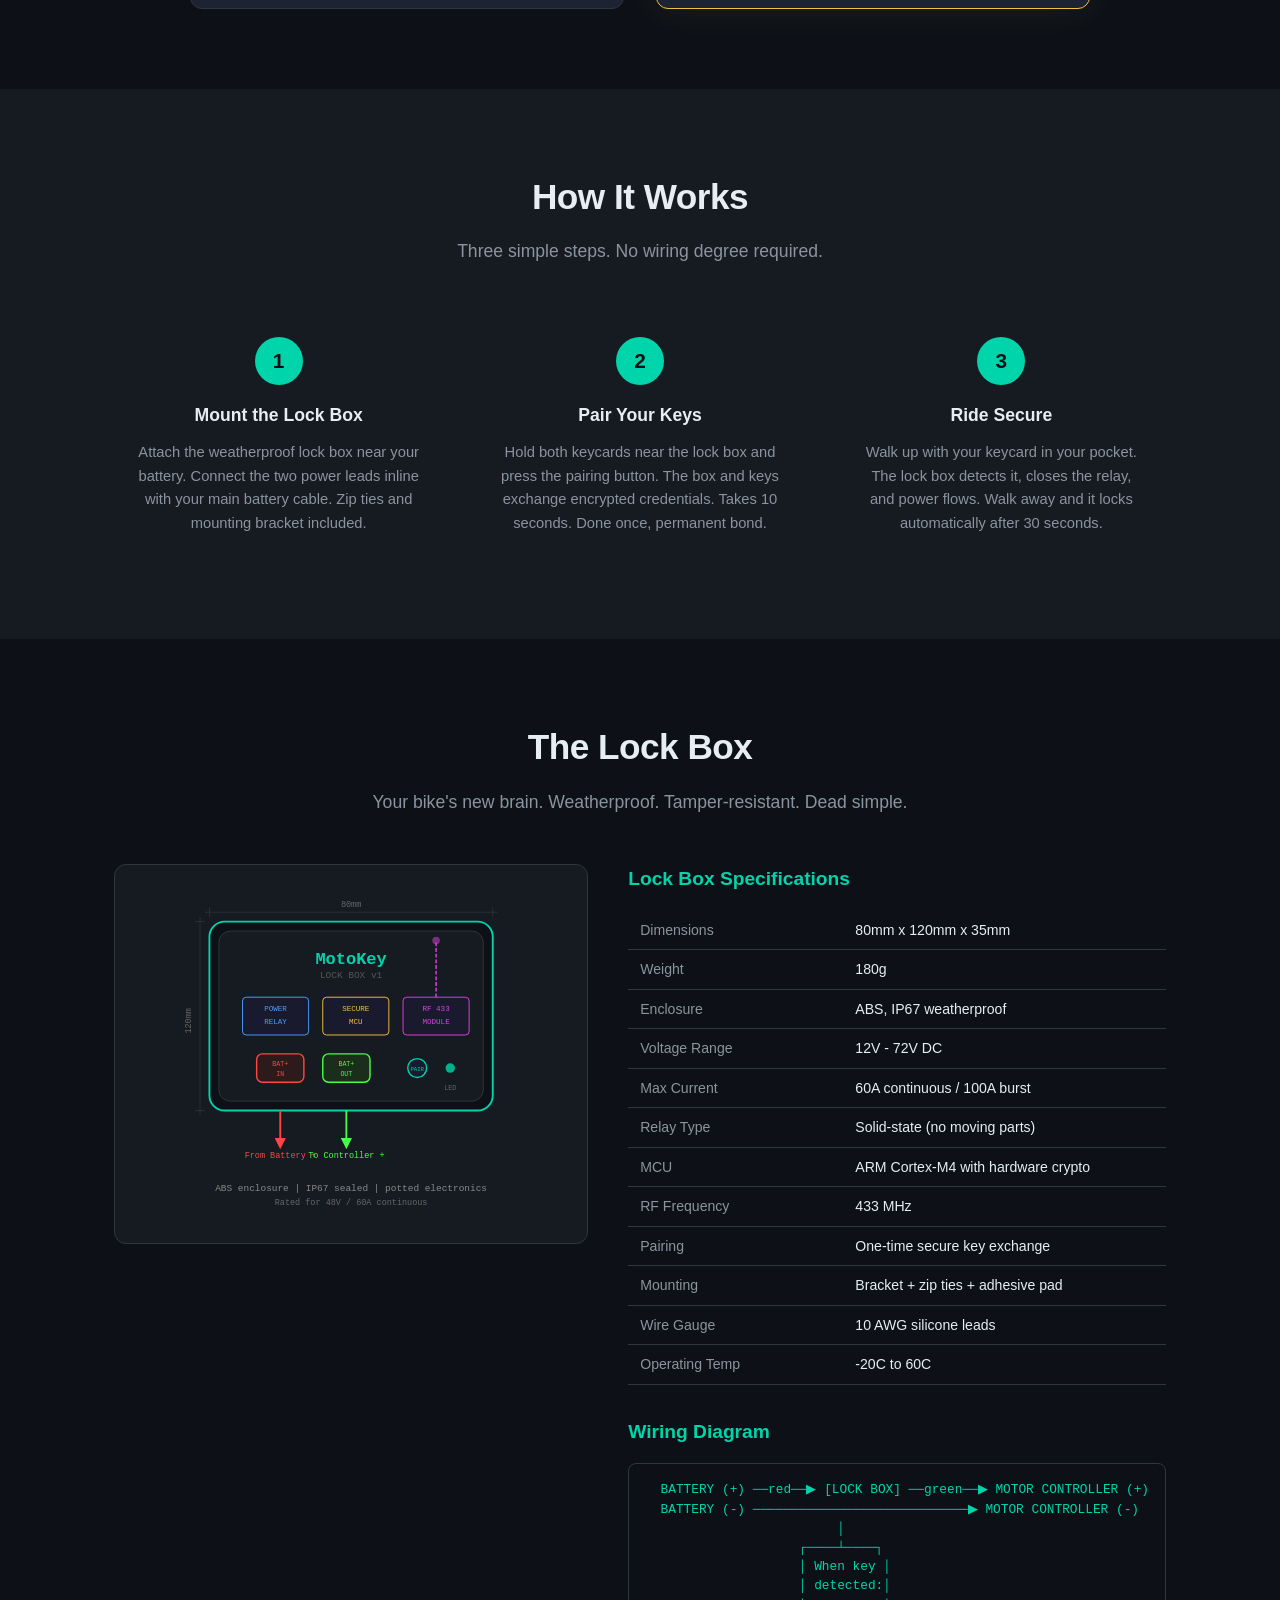
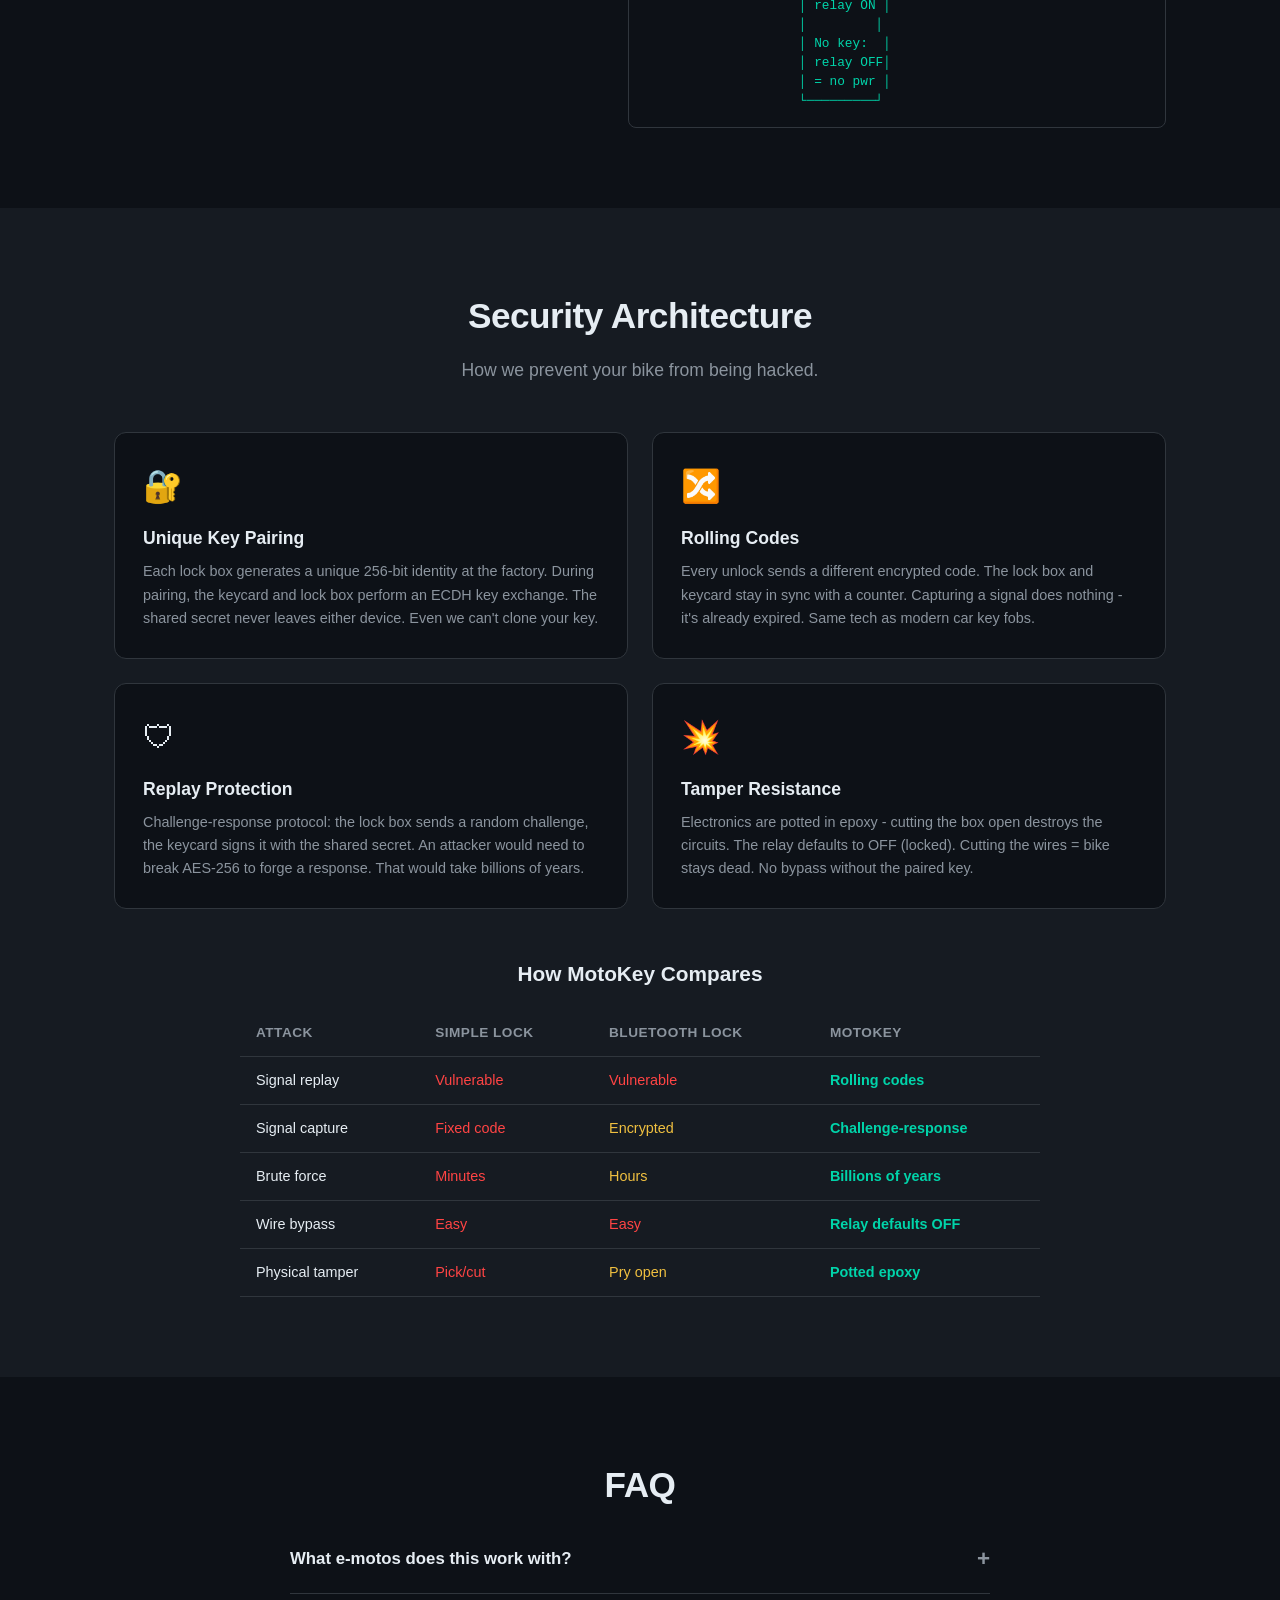
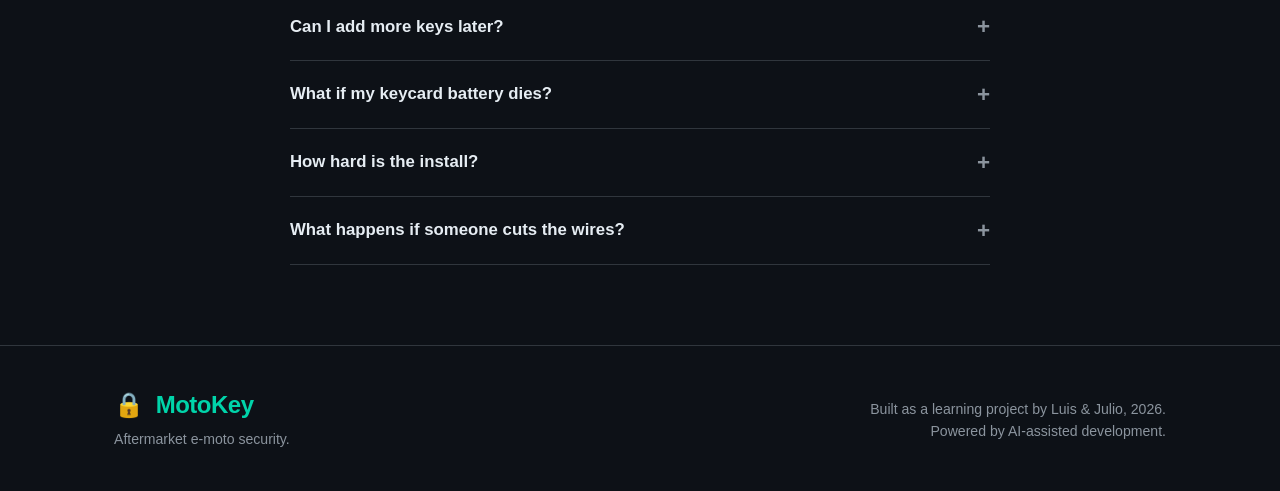
==== commit bb47a324: "Add kindro.store back-link in nav header Co-Authored-By: Claude Opus 4.6 <noreply@anthropic.com>" ====
--- a/index.html
+++ b/index.html
@@ -15,6 +15,7 @@
             <span class="logo-icon">&#x1f512;</span> MotoKey
         </div>
         <div class="nav-links">
+            <a href="/">&#x2190; kindro.store</a>
             <a href="#products">Products</a>
             <a href="#how-it-works">How It Works</a>
             <a href="#hardware">Hardware</a>
--- a/style.css
+++ b/style.css
@@ -602,8 +602,33 @@
 
 /* === Responsive === */
 @media (max-width: 768px) {
+    .container {
+        padding: 0 16px;
+    }
+
+    .hero {
+        padding: 120px 0 60px;
+    }
+
     .hero h1 {
-        font-size: 2rem;
+        font-size: 1.8rem;
+    }
+
+    .hero-subtitle {
+        font-size: 1rem;
+    }
+
+    .section {
+        padding: 48px 0;
+    }
+
+    .section-title {
+        font-size: 1.6rem;
+    }
+
+    .section-subtitle {
+        font-size: 0.95rem;
+        margin-bottom: 32px;
     }
 
     .products-grid,
@@ -613,6 +638,59 @@
         grid-template-columns: 1fr;
     }
 
+    .product-card {
+        padding: 24px 20px;
+    }
+
+    .steps-grid {
+        gap: 16px;
+    }
+
+    .step {
+        padding: 16px;
+    }
+
+    .security-card {
+        padding: 20px;
+    }
+
+    /* Hardware diagram scrolls on mobile */
+    .hardware-diagram {
+        overflow-x: auto;
+        -webkit-overflow-scrolling: touch;
+    }
+
+    .hardware-svg {
+        min-width: 480px;
+    }
+
+    /* Comparison table scrolls */
+    .security-comparison {
+        overflow-x: auto;
+        -webkit-overflow-scrolling: touch;
+    }
+
+    .comparison-table {
+        min-width: 420px;
+    }
+
+    .comparison-table th,
+    .comparison-table td {
+        padding: 10px 12px;
+        font-size: 0.82rem;
+    }
+
+    /* Spec table */
+    .spec-table td {
+        padding: 6px 8px;
+        font-size: 0.82rem;
+    }
+
+    /* Wiring diagram */
+    .wiring-diagram pre {
+        font-size: 0.65rem;
+    }
+
     .nav-links {
         display: none;
     }
@@ -626,4 +704,31 @@
     .footer-note {
         text-align: center;
     }
-}
+
+    /* Cart */
+    .cart-button {
+        bottom: 16px;
+        right: 16px;
+        padding: 12px 20px;
+        font-size: 0.9rem;
+    }
+
+    .modal-content {
+        padding: 24px 20px;
+    }
+}
+
+@media (max-width: 420px) {
+    .hero h1 {
+        font-size: 1.5rem;
+    }
+
+    .product-price {
+        font-size: 1.6rem;
+    }
+
+    .btn-large {
+        padding: 14px 28px;
+        font-size: 1rem;
+    }
+}
